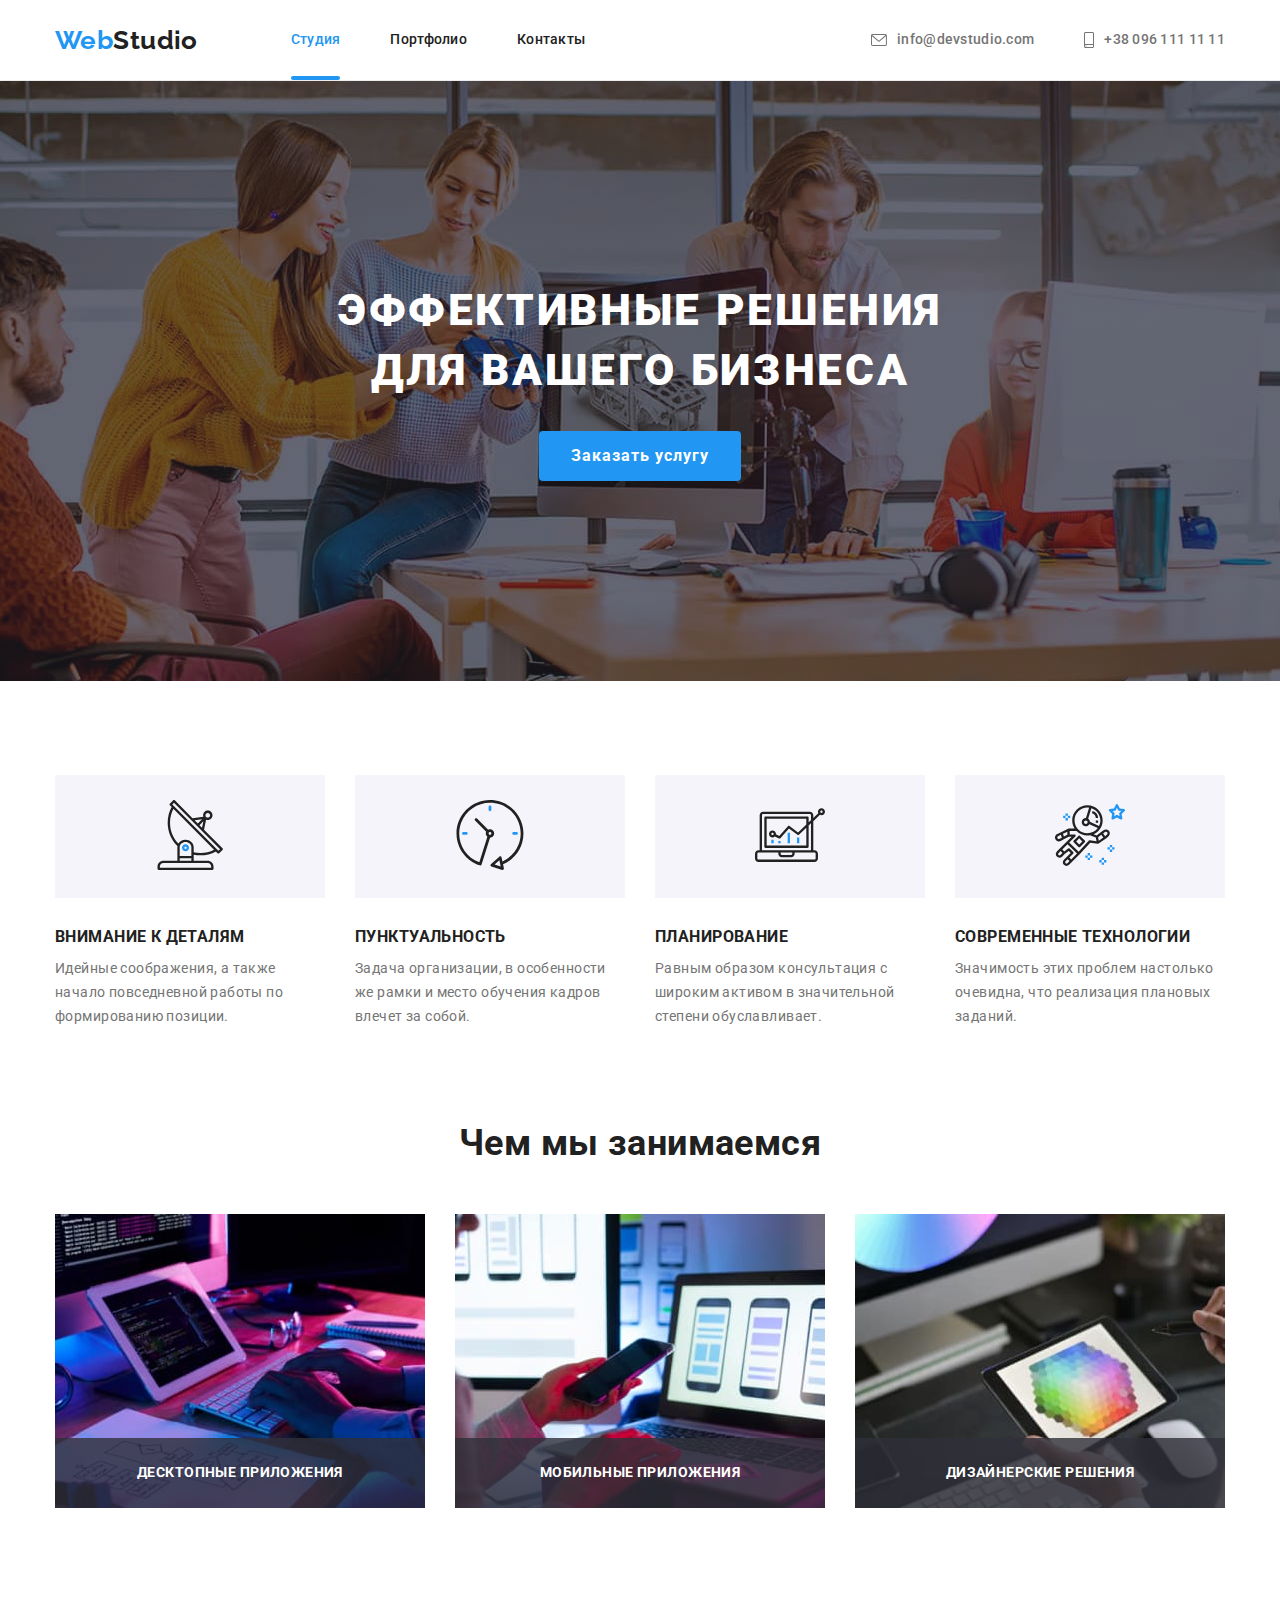
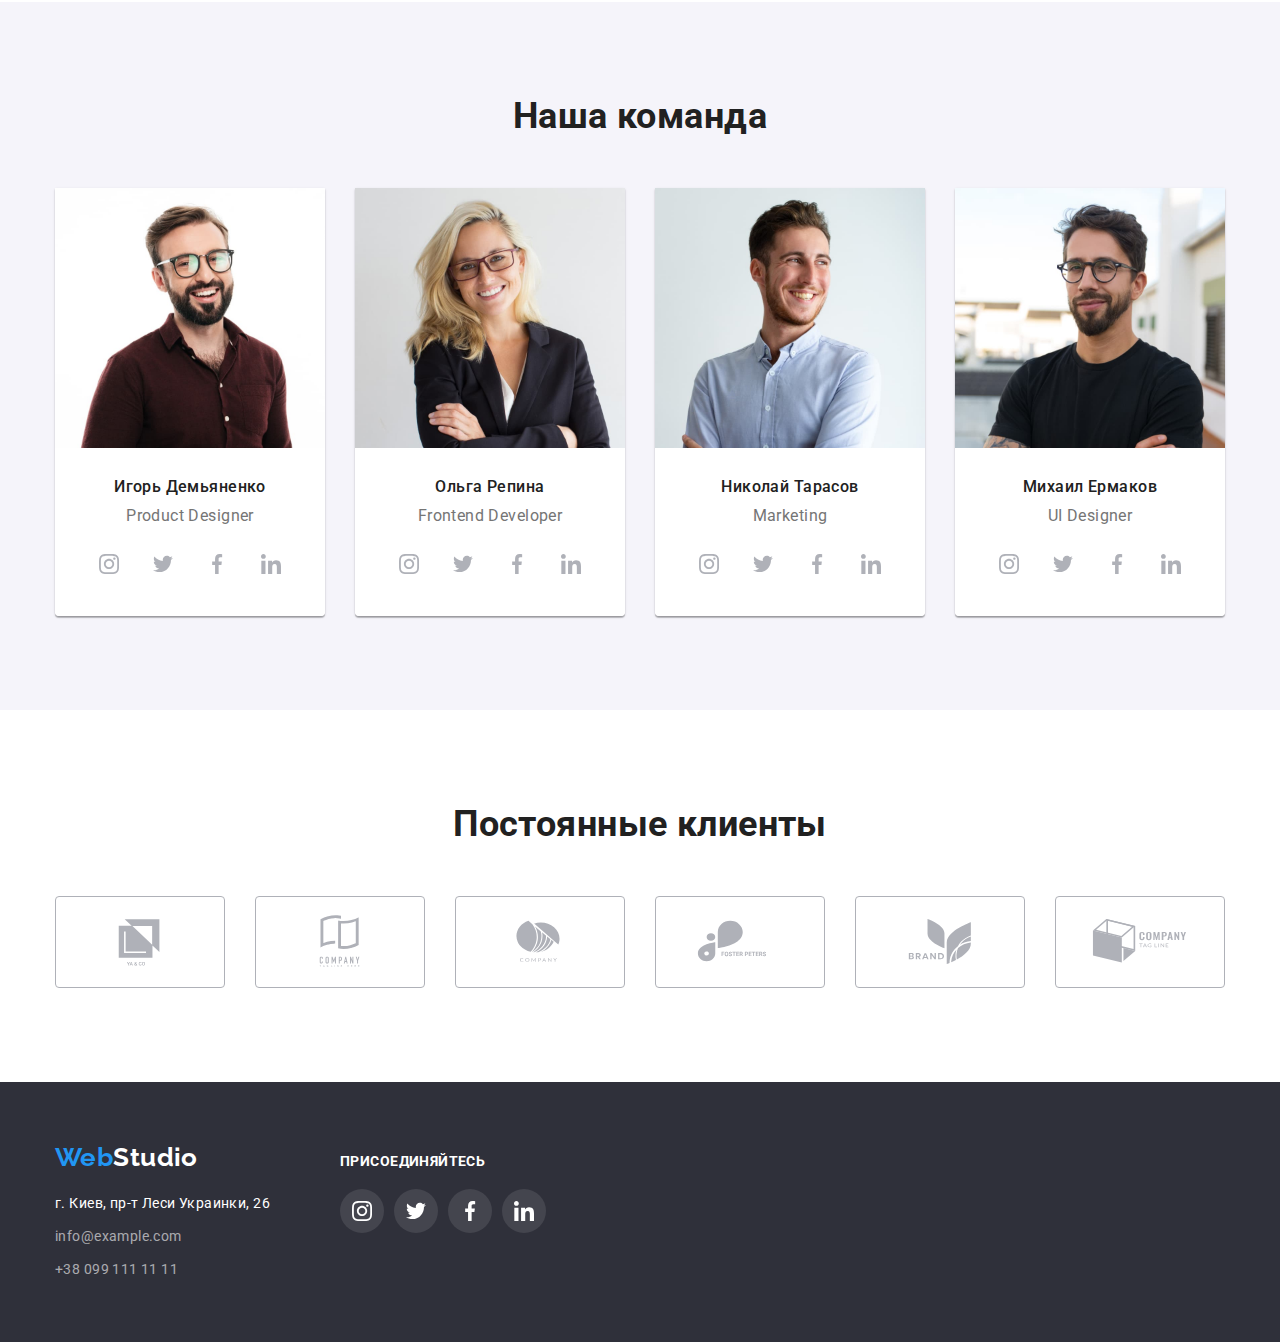
==== index.html @ bb7f9c6a "Создаёт основу для ДЗ" ====
<!DOCTYPE html>
<html lang="ru">
  <head>
    <meta charset="UTF-8" />
    <meta http-equiv="X-UA-Compatible" content="IE=edge" />
    <meta name="viewport" content="width=device-width, initial-scale=1.0" />
    <title>Document</title>
    <link rel="preconnect" href="https://fonts.googleapis.com" />
    <link rel="preconnect" href="https://fonts.gstatic.com" crossorigin />
    <link rel="preconnect" href="https://fonts.googleapis.com" />
    <link rel="preconnect" href="https://fonts.gstatic.com" crossorigin />
    <link
      href="https://fonts.googleapis.com/css2?family=Raleway:wght@700&family=Roboto:wght@400;500;700;900&display=swap"
      rel="stylesheet"
    />
    <link
      rel="stylesheet"
      href="https://cdnjs.cloudflare.com/ajax/libs/modern-normalize/1.1.0/modern-normalize.min.css"
    />
    <link rel="stylesheet" href="./css/styles.css" />
  </head>
  <body>
    <!--Шапка сайта-->
    <header class="header-section">
      <div class="container flex-header">
        <nav class="main-nav">
          <a href="./index.html" class="logo"> <span class="fp-logo"> Web</span>Studio </a>
          <ul class="site-nav list">
            <li class="item"><a href="./index.html" class="link cureent">Студия</a></li>
            <li class="item"><a href="./portfolio.html" class="link">Портфолио</a></li>
            <li class="item"><a href="" class="link">Контакты</a></li>
          </ul>
        </nav>
        <ul class="contacts list">
          <li class="item">
            <a href="mailto:info@devstudio.com" class="link"
              ><svg class="contacts-icon" width="16" height="12">
                <use href="./images/icons.svg#icon-envelope"></use>
              </svg>
              info@devstudio.com
            </a>
          </li>
          <li class="item">
            <a href="tel:+380961111111" class="link"
              ><svg class="contacts-icon" width="10" height="16">
                <use href="./images/icons.svg#icon-smartphone"></use>
              </svg>
              +38 096 111 11 11
            </a>
          </li>
        </ul>
      </div>
    </header>
    <!--Section-->
    <main>
      <!--Hero-->
      <section class="hero">
        <div class="overlay">
          <h1 class="hero-title">
            Эффективные решения <br />
            для вашего бизнеса
          </h1>
          <button type="button" class="hero-button" data-modal-open>Заказать услугу</button>
        </div>
      </section>
      <!--Features-->
      <section class="features-section section">
        <div class="container">
          <h2 class="section-title visually-hidden">Особенности</h2>
          <ul class="features list">
            <li class="item">
              <div class="feature-icon">
                <svg class="icon-antenna" width="70px" height="70px">
                  <use href="./images/icons.svg#icon-antenna"></use>
                </svg>
              </div>
              <h3 class="title">Внимание к деталям</h3>
              <p class="text">
                Идейные соображения, а также начало повседневной работы по формированию позиции.
              </p>
            </li>
            <li class="item">
              <div class="feature-icon">
                <svg class="icon-antenna" width="70px" height="70px">
                  <use href="./images/icons.svg#icon-clock"></use>
                </svg>
              </div>
              <h3 class="title">Пунктуальность</h3>
              <p class="text">
                Задача организации, в особенности же рамки и место обучения кадров влечет за собой.
              </p>
            </li>
            <li class="item">
              <div class="feature-icon">
                <svg class="icon-antenna" width="70px" height="70px">
                  <use href="./images/icons.svg#icon-diagram"></use>
                </svg>
              </div>
              <h3 class="title">Планирование</h3>
              <p class="text">
                Равным образом консультация с широким активом в значительной степени обуславливает.
              </p>
            </li>
            <li class="item">
              <div class="feature-icon">
                <svg class="icon-antenna" width="70px" height="70px">
                  <use href="./images/icons.svg#icon-astronaut"></use>
                </svg>
              </div>
              <h3 class="title">Современные технологии</h3>
              <p class="text">
                Значимость этих проблем настолько очевидна, что реализация плановых заданий.
              </p>
            </li>
          </ul>
        </div>
      </section>
      <!--Work-->
      <section class="work-section section">
        <div class="container">
          <h2 class="section-title">Чем мы занимаемся</h2>
          <ul class="works list">
            <li class="item">
              <img src="./images/img.jpg" alt="верстка" width="370" />
              <div class="work-thumb">
                <p class="work-name">ДЕСКТОПНЫЕ ПРИЛОЖЕНИЯ</p>
              </div>
            </li>
            <li class="item">
              <img src="./images/img1.jpg" alt="тестированние" width="370" />
              <div class="work-thumb">
                <p class="work-name">МОБИЛЬНЫЕ ПРИЛОЖЕНИЯ</p>
              </div>
            </li>
            <li class="item">
              <img src="./images/img2.jpg" alt="оформление" width="370" />
              <div class="work-thumb">
                <p class="work-name">ДИЗАЙНЕРСКИЕ РЕШЕНИЯ</p>
              </div>
            </li>
          </ul>
        </div>
      </section>
      <!--Team-->
      <section class="team-section section">
        <div class="container">
          <h2 class="section-title">Наша команда</h2>
          <ul class="team list">
            <!--1й член команды-->
            <li class="member">
              <img src="./images/photo.jpg" alt="фото-Игоря" class="photo" width="270" />
              <div class="description">
                <h3 class="name">Игорь Демьяненко</h3>
                <p class="position">Product Designer</p>
                <ul class="social-networks-list list">
                  <!-- Instagram -->
                  <li class="social-networks-item">
                    <a href="" class="social-networks-link">
                      <svg class="social-networks-icon">
                        <use href="./images/icons.svg#icon-instagram"></use>
                      </svg>
                    </a>
                  </li>
                  <!-- Twitter -->
                  <li class="social-networks-item">
                    <a href="" class="social-networks-link">
                      <svg class="social-networks-icon">
                        <use href="./images/icons.svg#icon-twitter"></use>
                      </svg>
                    </a>
                  </li>
                  <!-- Facebook -->
                  <li class="social-networks-item">
                    <a href="" class="social-networks-link">
                      <svg class="social-networks-icon">
                        <use href="./images/icons.svg#icon-facebook"></use>
                      </svg>
                    </a>
                  </li>
                  <!-- Linkedin -->
                  <li class="social-networks-item">
                    <a href="" class="social-networks-link">
                      <svg class="social-networks-icon">
                        <use href="./images/icons.svg#icon-linkedin"></use>
                      </svg>
                    </a>
                  </li>
                </ul>
              </div>
            </li>
            <!--2й член команды-->
            <li class="member">
              <img src="./images/photo1.jpg" alt="фото-Ольги" class="photo" width="270" />
              <div class="description">
                <h3 class="name">Ольга Репина</h3>
                <p class="position">Frontend Developer</p>
                <ul class="social-networks-list list">
                  <!-- Instagram -->
                  <li class="social-networks-item">
                    <a href="" class="social-networks-link">
                      <svg class="social-networks-icon">
                        <use href="./images/icons.svg#icon-instagram"></use>
                      </svg>
                    </a>
                  </li>
                  <!-- Twitter -->
                  <li class="social-networks-item">
                    <a href="" class="social-networks-link">
                      <svg class="social-networks-icon">
                        <use href="./images/icons.svg#icon-twitter"></use>
                      </svg>
                    </a>
                  </li>
                  <!-- Facebook -->
                  <li class="social-networks-item">
                    <a href="" class="social-networks-link">
                      <svg class="social-networks-icon">
                        <use href="./images/icons.svg#icon-facebook"></use>
                      </svg>
                    </a>
                  </li>
                  <!-- Linkedin -->
                  <li class="social-networks-item">
                    <a href="" class="social-networks-link">
                      <svg class="social-networks-icon">
                        <use href="./images/icons.svg#icon-linkedin"></use>
                      </svg>
                    </a>
                  </li>
                </ul>
              </div>
            </li>
            <!--3й член команды-->
            <li class="member">
              <img src="./images/photo2.jpg" alt="фото-Николая" class="photo" width="270" />
              <div class="description">
                <h3 class="name">Николай Тарасов</h3>
                <p class="position">Marketing</p>
                <ul class="social-networks-list list">
                  <!-- Instagram -->
                  <li class="social-networks-item">
                    <a href="" class="social-networks-link">
                      <svg class="social-networks-icon">
                        <use href="./images/icons.svg#icon-instagram"></use>
                      </svg>
                    </a>
                  </li>
                  <!-- Twitter -->
                  <li class="social-networks-item">
                    <a href="" class="social-networks-link">
                      <svg class="social-networks-icon">
                        <use href="./images/icons.svg#icon-twitter"></use>
                      </svg>
                    </a>
                  </li>
                  <!-- Facebook -->
                  <li class="social-networks-item">
                    <a href="" class="social-networks-link">
                      <svg class="social-networks-icon">
                        <use href="./images/icons.svg#icon-facebook"></use>
                      </svg>
                    </a>
                  </li>
                  <!-- Linkedin -->
                  <li class="social-networks-item">
                    <a href="" class="social-networks-link">
                      <svg class="social-networks-icon">
                        <use href="./images/icons.svg#icon-linkedin"></use>
                      </svg>
                    </a>
                  </li>
                </ul>
              </div>
            </li>
            <!--4й член команды-->
            <li class="member">
              <img src="./images/photo3.jpg" alt="фото-Михаила" class="photo" width="270" />
              <div class="description">
                <h3 class="name">Михаил Ермаков</h3>
                <p class="position">UI Designer</p>
                <ul class="social-networks-list list">
                  <!-- Instagram -->
                  <li class="social-networks-item">
                    <a href="" class="social-networks-link">
                      <svg class="social-networks-icon">
                        <use href="./images/icons.svg#icon-instagram"></use>
                      </svg>
                    </a>
                  </li>
                  <!-- Twitter -->
                  <li class="social-networks-item">
                    <a href="" class="social-networks-link">
                      <svg class="social-networks-icon">
                        <use href="./images/icons.svg#icon-twitter"></use>
                      </svg>
                    </a>
                  </li>
                  <!-- Facebook -->
                  <li class="social-networks-item">
                    <a href="" class="social-networks-link">
                      <svg class="social-networks-icon">
                        <use href="./images/icons.svg#icon-facebook"></use>
                      </svg>
                    </a>
                  </li>
                  <!-- Linkedin -->
                  <li class="social-networks-item">
                    <a href="" class="social-networks-link">
                      <svg class="social-networks-icon">
                        <use href="./images/icons.svg#icon-linkedin"></use>
                      </svg>
                    </a>
                  </li>
                </ul>
              </div>
            </li>
          </ul>
        </div>
      </section>

      <!-- CLients -->
      <section class="clients section">
        <div class="container">
          <h2 class="section-title">Постоянные клиенты</h2>
          <ul class="clients-list list">
            <!-- Client 1 -->
            <li class="client">
              <a href="" class="client-link">
                <svg class="client-icon">
                  <use href="./images/icons.svg#icon-client1"></use>
                </svg>
              </a>
            </li>
            <!-- Client2 -->
            <li class="client">
              <a href="" class="client-link">
                <svg class="client-icon">
                  <use href="./images/icons.svg#icon-client2"></use>
                </svg>
              </a>
            </li>
            <!-- Client 3 -->
            <li class="client">
              <a href="" class="client-link">
                <svg class="client-icon">
                  <use href="./images/icons.svg#icon-client3"></use>
                </svg>
              </a>
            </li>
            <!-- Client 4 -->
            <li class="client">
              <a href="" class="client-link">
                <svg class="client-icon">
                  <use href="./images/icons.svg#icon-client4"></use>
                </svg>
              </a>
            </li>
            <!-- Client 5 -->
            <li class="client">
              <a href="" class="client-link"
                ><svg class="client-icon">
                  <use href="./images/icons.svg#icon-client5"></use>
                </svg>
              </a>
            </li>
            <!-- Client 6 -->
            <li class="client">
              <a href="" class="client-link">
                <svg class="client-icon">
                  <use href="./images/icons.svg#icon-client6"></use>
                </svg>
              </a>
            </li>
          </ul>
        </div>
      </section>
    </main>
    <!--Футтер-->
    <footer class="footer-section">
      <div class="container flex-footer">
        <div class="footer-content">
          <a href="./index.html" class="logo-footer"> <span class="fp-logo">Web</span>Studio</a>
          <address>
            <ul class="footer-contacts list">
              <li class="address item">г. Киев, пр-т Леси Украинки, 26</li>
              <li class="item">
                <a href="mailto:info@example.com" class="link">info@example.com</a>
              </li>
              <li class="item"><a href="tel:+380991111111" class="link">+38 099 111 11 11</a></li>
            </ul>
          </address>
        </div>

        <div class="footer-social-networks">
          <h2 class="footer-title">ПРИСОЕДИНЯЙТЕСЬ</h2>
          <ul class="social-networks-list list">
            <!-- Instagram -->
            <li class="social-networks-item">
              <a href="" class="social-networks-link">
                <svg class="social-networks-icon">
                  <use href="./images/icons.svg#icon-instagram"></use>
                </svg>
              </a>
            </li>
            <!-- Twitter -->
            <li class="social-networks-item">
              <a href="" class="social-networks-link">
                <svg class="social-networks-icon">
                  <use href="./images/icons.svg#icon-twitter"></use>
                </svg>
              </a>
            </li>
            <!-- Facebook -->
            <li class="social-networks-item">
              <a href="" class="social-networks-link">
                <svg class="social-networks-icon">
                  <use href="./images/icons.svg#icon-facebook"></use>
                </svg>
              </a>
            </li>
            <!-- Linkedin -->
            <li class="social-networks-item">
              <a href="" class="social-networks-link">
                <svg class="social-networks-icon">
                  <use href="./images/icons.svg#icon-linkedin"></use>
                </svg>
              </a>
            </li>
          </ul>
        </div>
      </div>
    </footer>
    <div class="backdrop is-hidden" data-modal>
      <div class="modal">
        <button class="button-modal-close" data-modal-close>
          <svg class="modal-close-icon" width="18px" height="18px">
            <use href="./images/icons.svg#icon-close"></use>
          </svg>
        </button>
      </div>
    </div>
    <script src="./modal.js"></script>
  </body>
</html>
---- css/styles.css ----
/* цвет фона #ffffff */
/* основной цвет текста #757575 */
/* вторчний чвет текста #212121 */
/* акцент #2196F3 */
/* вторичный цвет фона #2F303A */
/* цвет фона секции Команда #F5F4FA */
/* цвет ссылок в футтере rgba(255, 255, 255, 0.6); */
/* цвет фильтров #F5F4FA */

:root {
  --primary-text-color: #757575;
  --title-text-color: #212121;
  --accent-color: #2196f3;
  --footer-link-color: rgba(255, 255, 255, 0.6);
  --primary-bgc: #ffffff;
  --secondary-bgc: #2f303a;
  --team-bgc: #f5f4fa;
  --filters-color: #f5f4fa;
  --border-header-color: #ececec;
  --hero-bgc: #c4c4c4;
  --footer-icon-bgc: rgba(255, 255, 255, 0.1);
  --icon-color: #afb1b8;
}

body {
  margin: 0px;
  /* padding-top: 80px; */

  background-color: var(--primary-bgc);
  color: var(--primary-text-color);
  font-family: Roboto, sans-serif;
  letter-spacing: 0.03em;
  font-size: 14px;
}

h1,
h2,
h3,
h4,
h5,
h6,
p,
ul {
  margin: 0px;
  padding: 0px;
}

img {
  display: block;
  max-width: 100%;
  height: auto;
}

.list {
  list-style: none;
}

.visually-hidden {
  position: absolute;
  clip: rect(0 0 0 0);
  width: 1px;
  height: 1px;
  margin: -1px;
}

.container {
  width: 1200px;
  padding-right: 15px;
  padding-left: 15px;
  margin: 0 auto;
}

.section {
  padding-top: 94px;
  padding-bottom: 94px;
}

/* HEADER */

.header-section {
  /* position: fixed; */
  top: 0px;
  width: 100%;
  background-color: var(--primary-bgc);
  border-bottom: solid 1px;
  border-color: var(--border-header-color);
  /* z-index: 1; */
}

.flex-header,
.main-nav {
  display: flex;
  align-items: center;
}

/* Site logo */
.logo {
  color: var(--title-text-color);

  font-family: Raleway, sans-serif;
  font-weight: 700;
  font-size: 26px;
  line-height: 1.19;
  text-decoration: none;
}

.fp-logo {
  color: var(--accent-color);
}

/* Site navigation */

.site-nav {
  display: flex;
  margin-left: 93px;
}

.site-nav .item:not(:last-child) {
  margin-right: 50px;
}

.site-nav .link {
  display: block;
  padding-top: 32px;
  padding-bottom: 32px;

  transition: color 250ms cubic-bezier(0.4, 0, 0.2, 1);

  color: var(--title-text-color);

  font-weight: 500;
  line-height: 1.14;
  letter-spacing: 0.02em;
  text-decoration: none;
}
.site-nav .link:hover,
.site-nav .link:focus {
  color: var(--accent-color);
}

.site-nav .link.cureent {
  position: relative;
  color: var(--accent-color);
}

.site-nav .link.cureent::after {
  content: '';
  position: absolute;
  display: block;
  bottom: 0px;
  width: 100%;
  height: 4px;
  border-radius: 2px;

  background-color: var(--accent-color);
}

/* Contacts */

.contacts {
  display: flex;
  margin-left: auto;
}

.contacts .item:not(:last-child) {
  margin-right: 50px;
}

.contacts .link {
  display: flex;
  justify-content: center;
  align-items: center;
  transition: color 250ms cubic-bezier(0.4, 0, 0.2, 1);

  color: var(--primary-text-color);

  font-weight: 500;
  line-height: 1.14;
  letter-spacing: 0.02em;
  text-decoration: none;
}
.contacts .link:hover,
.contacts .link:focus {
  color: var(--accent-color);
}

.contacts-icon {
  fill: currentColor;
  margin-right: 10px;
}

/* Hero section */

.hero {
  background-color: var(--secondary-bgc);
  text-align: center;
}

/* Overlay */
.overlay {
  max-width: 1600px;
  min-height: 600px;
  margin: 0 auto;
  padding-top: 200px;
  padding-bottom: 200px;
  background-image: linear-gradient(to right, rgba(47, 48, 58, 0.4), rgba(47, 48, 58, 0.4)),
    url(../images/hero-img.jpg);
  background-repeat: no-repeat;
  background-size: cover;
  background-position: center;
}

.hero-title {
  font-weight: 900;
  font-size: 44px;
  line-height: 1.36;
  letter-spacing: 0.06em;
  text-transform: uppercase;
  margin-bottom: 30px;
  color: var(--primary-bgc);
}

.hero-button {
  transition: background-color 250ms cubic-bezier(0.4, 0, 0.2, 1),
    box-shadow 250ms cubic-bezier(0.4, 0, 0.2, 1);

  padding: 10px 32px;
  border: 0px;

  font-family: inherit;
  font-weight: 700;
  font-size: 16px;
  line-height: 1.87;
  letter-spacing: 0.06em;

  color: var(--primary-bgc);
  background-color: var(--accent-color);

  border-radius: 4px;
}

.hero-button:focus,
.hero-button:hover {
  background-color: #188ce8;
  box-shadow: 0px 4px 4px rgba(0, 0, 0, 0.15);
}

/* Section */

.section-title {
  font-weight: 700;
  font-size: 36px;
  line-height: 1.16;
  text-align: center;
  margin-bottom: 50px;
  color: var(--title-text-color);
}

/* Features */

.features-section {
  padding-bottom: 0;
}

.features {
  display: flex;
}

.features .item {
  width: 270px;
}

.features .item:not(:last-child) {
  margin-right: 30px;
}

.feature-icon {
  background-color: #f5f4fa;
  padding: 25px 100px;
  margin-bottom: 30px;
}

.features .title {
  color: var(--title-text-color);
  font-weight: 700;
  line-height: 1.14;
  text-transform: uppercase;
  margin-bottom: 10px;
}

.text {
  line-height: 1.71;
}

/* Work */

.work-section {
}

.works {
  display: flex;
}

.works .item {
  position: relative;
}

.works .item:not(:last-child) {
  margin-right: 30px;
}

.work-thumb {
  position: absolute;
  left: 0px;
  bottom: 0px;
  display: flex;
  align-items: center;
  justify-content: center;
  width: 100%;
  min-height: 70px;

  background: rgba(47, 48, 58, 0.8);
}

.work-name {
  font-weight: 700;
  font-size: 14px;
  line-height: 1.14;
  color: var(--primary-bgc);
}

/* Team */
.team-section {
  background-color: var(--team-bgc);
}

.team {
  display: flex;
}

.member {
  width: 270px;

  text-align: center;

  box-shadow: 0px 1px 3px rgba(0, 0, 0, 0.12), 0px 1px 1px rgba(0, 0, 0, 0.14),
    0px 2px 1px rgba(0, 0, 0, 0.2);

  border-radius: 0px 0px 4px 4px;
}

.member .description {
  padding: 30px 32px;
  border-radius: 0px 0px 4px 4px;
  background-color: var(--primary-bgc);
}

.member:not(:last-child) {
  margin-right: 30px;
}

.name {
  color: var(--title-text-color);
  font-weight: 500;
  font-size: 16px;
  line-height: 1.18;
  margin-bottom: 10px;
}

.position {
  font-size: 16px;
  line-height: 1.18;
  margin-bottom: 16px;
}

/* Social-networks*/
.social-networks-list {
  display: flex;
}

.social-networks-item {
  display: flex;
  justify-content: center;
  align-items: center;
  width: 44px;
  height: 44px;
}

.social-networks-item:not(:last-child) {
  margin-right: 10px;
}

.social-networks-link {
  display: flex;
  justify-content: center;
  align-items: center;
  width: 100%;
  height: 100%;

  transition: background-color 250ms cubic-bezier(0.4, 0, 0.2, 1),
    color 250ms cubic-bezier(0.4, 0, 0.2, 1);

  border-radius: 50%;

  color: var(--icon-color);
}

.social-networks-link:hover,
.social-networks-link:focus {
  color: var(--primary-bgc);
  background-color: var(--accent-color);
}

.social-networks-icon {
  width: 20px;
  height: 20px;
  fill: currentColor;
}

/* Clients */

.clients-list {
  display: flex;
}

.client {
  width: 170px;
  height: 92px;
}

.client:not(:last-child) {
  margin-right: 30px;
}

.client-link {
  display: flex;
  justify-content: center;
  align-items: center;

  width: 100%;
  height: 100%;

  color: var(--icon-color);

  border: 1px solid;
  border-radius: 4px;

  transition: color 250ms cubic-bezier(0.4, 0, 0.2, 1);
}

.client-link:hover,
.client-link:focus {
  color: var(--accent-color);
}

.client-icon {
  width: 106px;
  height: 60px;
  fill: currentColor;
}

/* Footer */
.footer-section {
  background-color: var(--secondary-bgc);
  padding-top: 60px;
  padding-bottom: 60px;
}

.flex-footer {
  display: flex;
  align-items: baseline;
}

.footer-content {
  margin-right: 70px;
}

.logo-footer {
  display: block;
  margin-bottom: 20px;
  color: var(--primary-bgc);
  font-family: Raleway, sans-serif;
  font-weight: 700;
  font-size: 26px;
  line-height: 1.19;
  text-decoration: none;
}

.address {
  color: var(--primary-bgc);
  font-family: Roboto;
  font-style: normal;
  font-weight: 400;
  line-height: 1.71;
}

.footer-contacts .item:not(:last-child) {
  margin-bottom: 9px;
}

.footer-contacts .link {
  transition: color 250ms cubic-bezier(0.4, 0, 0.2, 1);

  font-family: Roboto;
  font-style: normal;
  font-weight: 400;
  line-height: 1.71;
  text-decoration: none;

  color: var(--footer-link-color);
}

.footer-contacts .link:hover,
.footer-contacts .link:focus {
  color: var(--primary-bgc);
}

.footer-title {
  margin-bottom: 20px;
  font-family: Roboto;
  font-style: normal;
  font-weight: bold;
  font-size: 14px;
  line-height: 1.14;
  letter-spacing: 0.03em;
  color: var(--primary-bgc);
}

.footer-section .social-networks-link {
  color: var(--primary-bgc);
  background-color: var(--footer-icon-bgc);
}

.footer-section .social-networks-link:focus,
.footer-section .social-networks-link:hover {
  background-color: var(--accent-color);
}

.footer-section .social-networks-icon {
  fill: currentColor;
}

/* MODAL */

.backdrop {
  position: fixed;
  top: 0px;
  left: 0px;
  height: 100%;
  width: 100%;
  background-color: rgba(0, 0, 0, 0.2);
  opacity: 1;
  transition: opacity 250ms cubic-bezier(0.4, 0, 0.2, 1);
}

.backdrop.is-hidden {
  opacity: 0;
  pointer-events: none;
}

.backdrop.is-hidden .modal {
  transform: translate(-50%, -50%) scale(5);
}

.modal {
  position: absolute;
  top: 50%;
  left: 50%;
  transform: translate(-50%, -50%) scale(1);

  min-width: 528px;
  min-height: 581px;
  background-color: var(--primary-bgc);
  transition: transform 250ms cubic-bezier(0.4, 0, 0.2, 1);
}

.button-modal-close {
  position: absolute;
  top: 8px;
  right: 8px;

  width: 30px;
  height: 30px;
  padding: 0px;

  display: flex;
  justify-content: center;
  align-items: center;

  background-color: #fff;
  border: 1px solid rgba(0, 0, 0, 0.1);
  border-radius: 50%;
}

/* Оформление страницы portfolio.html */

/* Filters */

.filters {
  display: flex;
  justify-content: center;
  margin-bottom: 50px;
}

.filters .item:not(:last-child) {
  margin-right: 8px;
}

.filters .button {
  padding: 6px 22px;
  font-family: inherit;
  font-weight: 500;
  font-size: 16px;
  line-height: 1.62;
  letter-spacing: 0.03em;
  border: 0px;
  border-radius: 4px;

  transition: color 250ms cubic-bezier(0.4, 0, 0.2, 1),
    background-color 250ms cubic-bezier(0.4, 0, 0.2, 1),
    box-shadow 250ms cubic-bezier(0.4, 0, 0.2, 1);

  background-color: var(--filters-color);
  color: var(--title-text-color);
}

.filters .button:focus,
.filters .button:hover {
  color: var(--primary-bgc);
  background-color: var(--accent-color);
  box-shadow: 0px 3px 1px rgba(0, 0, 0, 0.1), 0px 1px 2px rgba(0, 0, 0, 0.08),
    0px 2px 2px rgba(0, 0, 0, 0.12);
}

/* Projects */

.projects {
  display: flex;
  flex-wrap: wrap;
}

.project-card {
  width: 370px;
}

.project-card:not(:nth-child(3n)) {
  margin-right: 30px;
}

.project-card:not(:nth-last-child(-n + 3)) {
  margin-bottom: 30px;
}

.project-thumb {
  position: relative;
  overflow: hidden;
}

.project-overlay {
  position: absolute;
  top: 0px;
  left: 0px;
  width: 100%;
  height: 100%;
  padding: 63px 24px;
  transform: translateY(100%);
  transition: transform 250ms cubic-bezier(0.4, 0, 0.2, 1);

  background-color: rgba(33, 150, 243, 0.9);
}

.project-card .link:hover .project-overlay {
  transform: translateY(0);
}

.text-overlay {
  font-family: Roboto;
  font-style: normal;
  font-weight: normal;
  font-size: 18px;
  line-height: 1.55;
  color: var(--primary-bgc);
}

.card-description {
  box-sizing: border-box;
  padding: 20px 24px;
  background-color: var(--primary-bgc);
  border: 1px solid #eeeeee;
}

.project-name {
  margin-bottom: 4px;
  color: var(--title-text-color);
  font-style: normal;
  font-weight: 700;
  font-size: 18px;
  line-height: 2;
  letter-spacing: 0.06em;
}

.projects .link {
  display: block;
  text-decoration: none;
  transition: box-shadow 250ms cubic-bezier(0.4, 0, 0.2, 1);
}

.projects .link:hover,
.projects .link:focus {
  box-shadow: 0px 1px 1px rgba(0, 0, 0, 0.12), 0px 4px 4px rgba(0, 0, 0, 0.06),
    1px 4px 6px rgba(0, 0, 0, 0.16);
}

.project {
  color: var(--primary-text-color);
  font-size: 16px;
  line-height: 1.87;
}

.action {
  padding: 0;
  margin: 0;
  margin-right: 10px;
  outline: 1px solid #212121;
}

.link-icon {
  width: 16px;
  height: 12px;
}
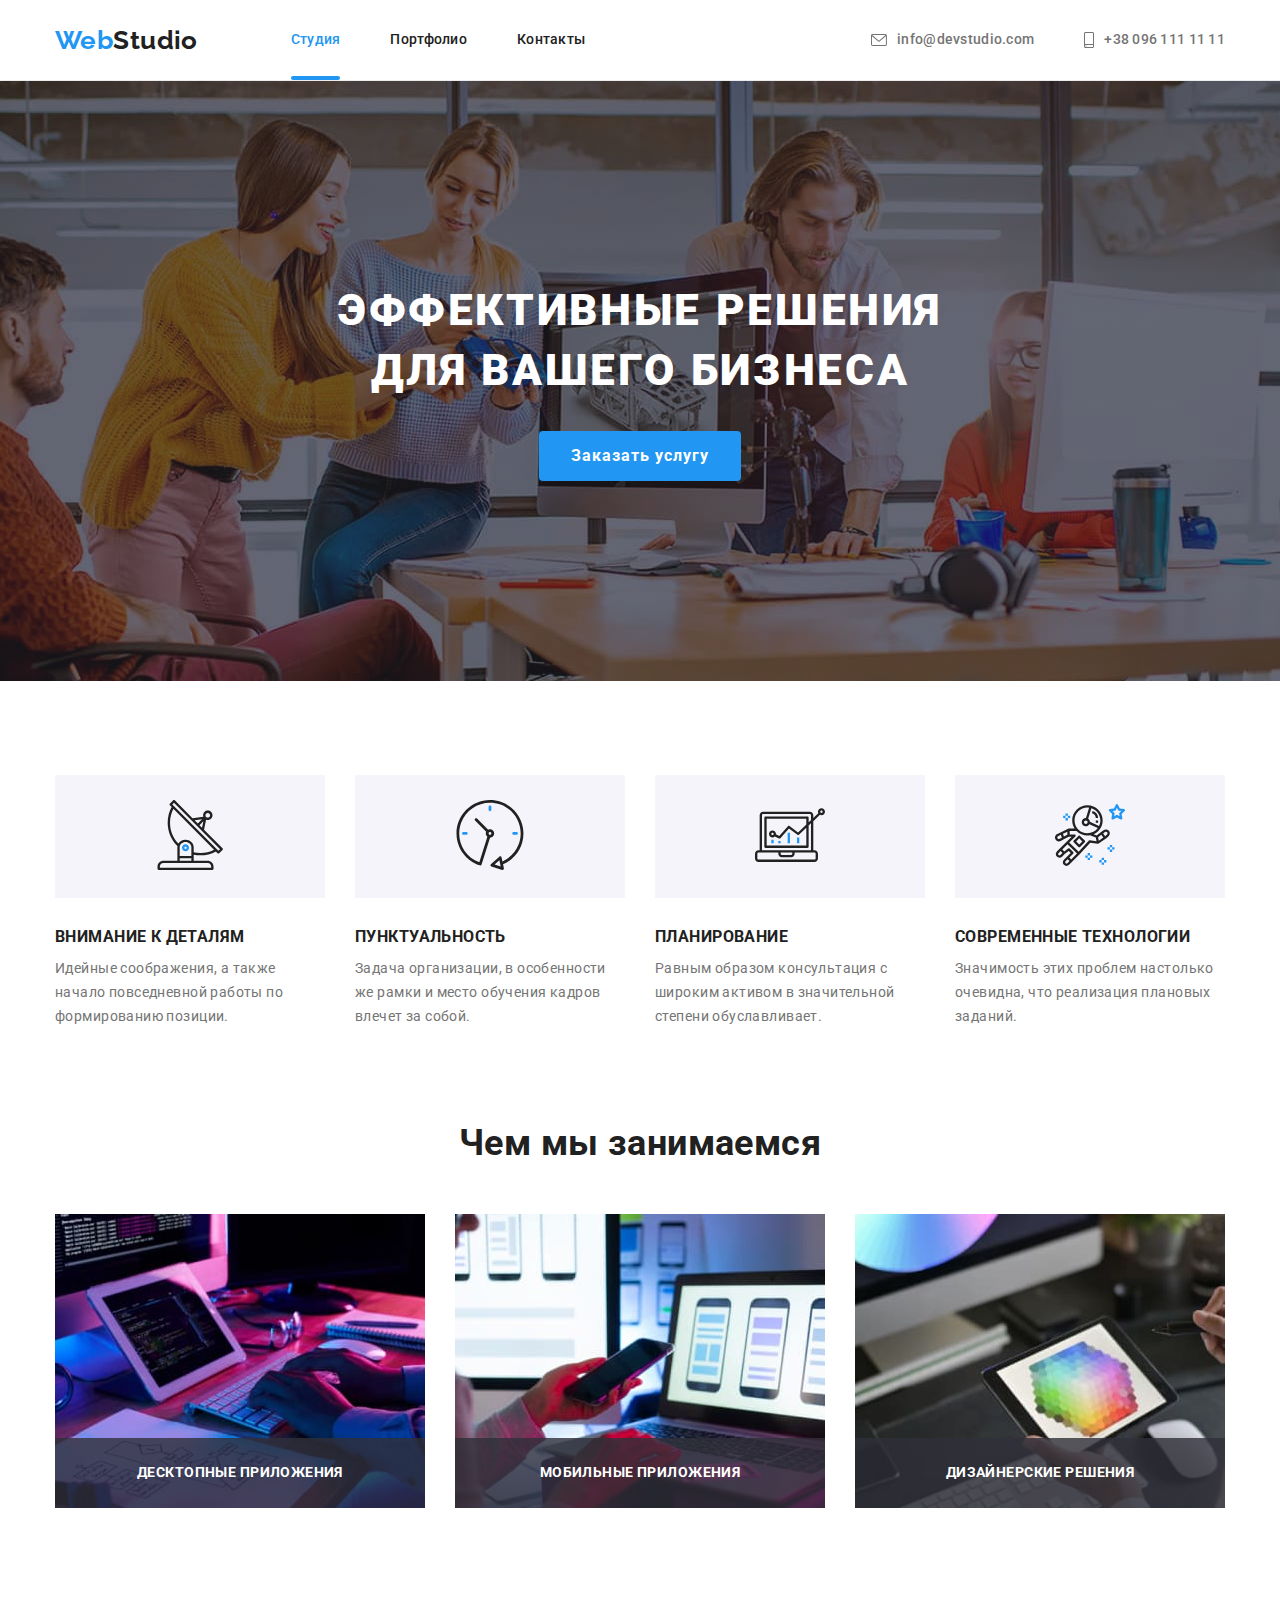
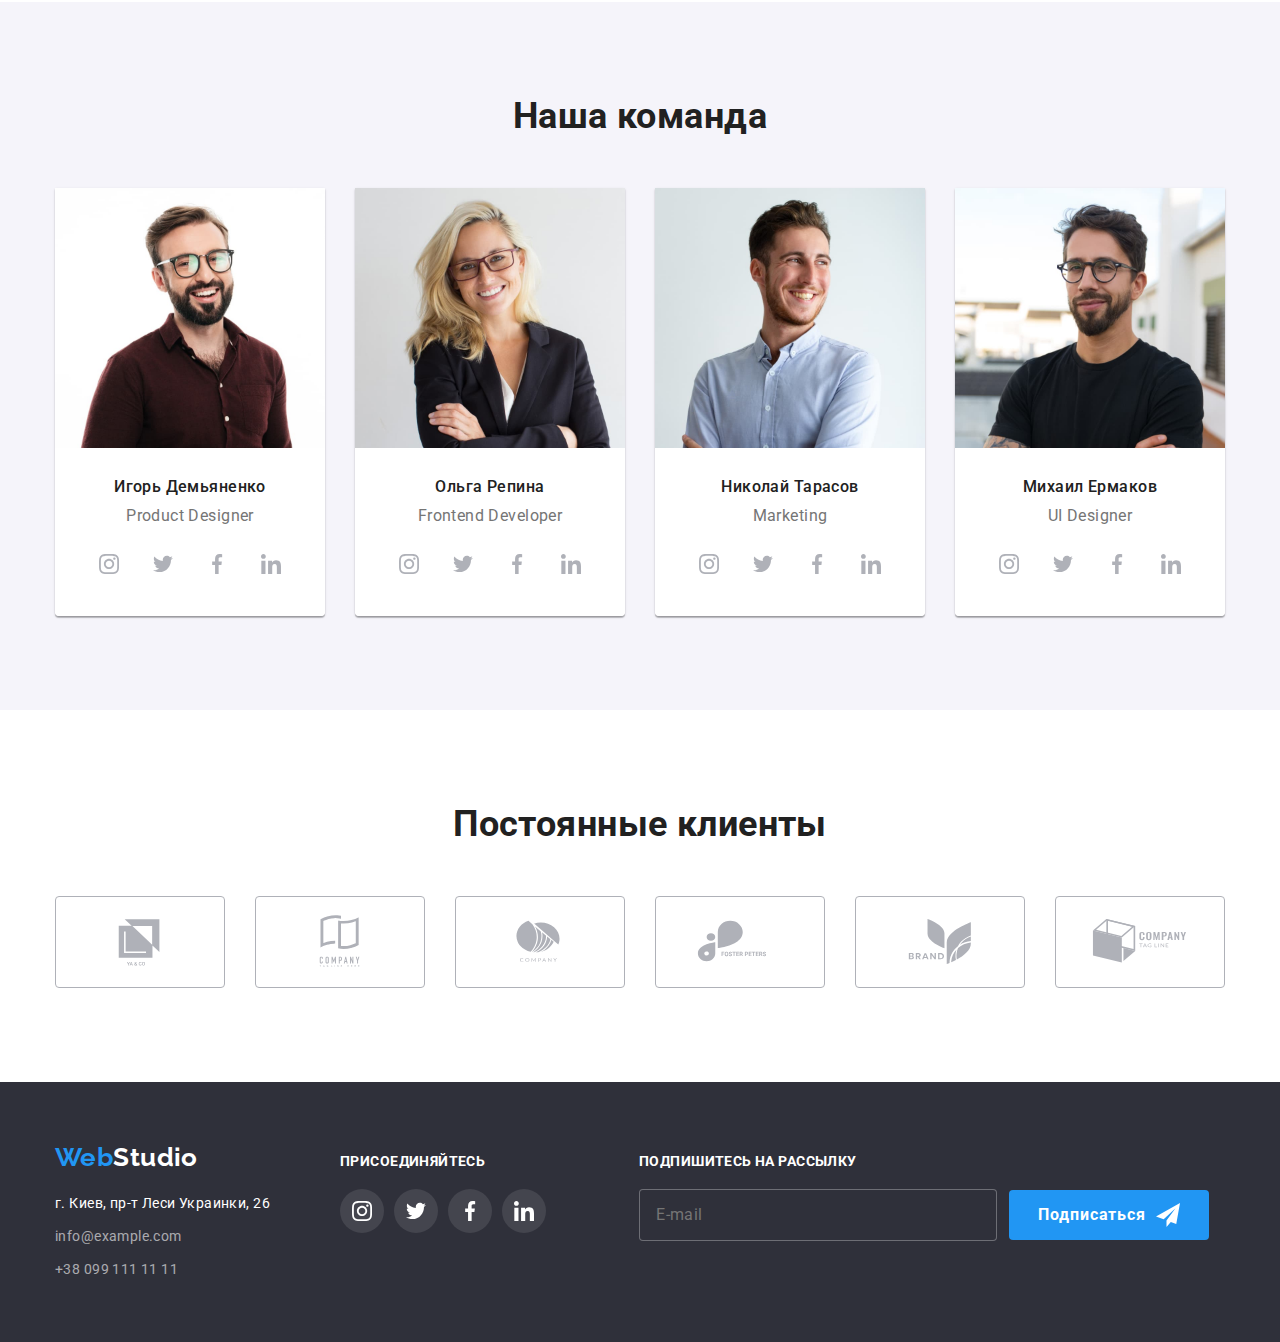
==== commit 5d1532a1: "Работа на  формами модалки" ====
--- a/index.html
+++ b/index.html
@@ -428,10 +428,44 @@
             </li>
           </ul>
         </div>
+
+        <div class="footer-subscription">
+          <h2 class="footer-title">ПОДПИШИТЕСЬ НА РАССЫЛКУ</h2>
+          <form action="" class="footer-form">
+            <label for="mail"></label>
+            <input
+              type="email"
+              name="mail"
+              placeholder="E-mail"
+              id="mail"
+              class="subscription-form"
+            />
+            <button type="submit" class="subscription-button">
+              Подписаться
+              <svg class="icon-send" width="24px" height="24px">
+                <use href="./images/icons.svg#icon-send"></use>
+              </svg>
+            </button>
+          </form>
+        </div>
       </div>
     </footer>
     <div class="backdrop is-hidden" data-modal>
       <div class="modal">
+        <b>Оставьте свои данные, мы вам перезвоним</b>
+        <form action="">
+          <label for="">Имя</label>
+          <input type="text" />
+
+          <label for="">Телефон</label>
+          <input type="text" />
+
+          <label for="">Почта</label>
+          <input type="text" />
+
+          <label for="">Коментарий</label>
+          <textarea name="" id="" cols="30" rows="10"></textarea>
+        </form>
         <button class="button-modal-close" data-modal-close>
           <svg class="modal-close-icon" width="18px" height="18px">
             <use href="./images/icons.svg#icon-close"></use>
--- a/css/styles.css
+++ b/css/styles.css
@@ -515,6 +515,10 @@
   color: var(--primary-bgc);
 }
 
+.footer-social-networks {
+  margin-right: 93px;
+}
+
 .footer-title {
   margin-bottom: 20px;
   font-family: Roboto;
@@ -540,14 +544,65 @@
   fill: currentColor;
 }
 
+.footer-form {
+  display: flex;
+  align-items: baseline;
+}
+
+.subscription-form {
+  width: 358px;
+  margin: 0;
+  margin-right: 12px;
+  padding: 15px 16px;
+
+  border: 1px solid rgba(255, 255, 255, 0.3);
+  border-radius: 4px;
+  background-color: var(--secondary-bgc);
+
+  font-family: Roboto;
+  font-size: 16px;
+  line-height: 1.25;
+  letter-spacing: 0.03em;
+  color: var(--footer-link-color);
+}
+
+.subscription-button {
+  margin: 0;
+  padding: 0;
+  width: 200px;
+  height: 50px;
+  border: 0;
+
+  border-radius: 4px;
+
+  font-family: Roboto;
+  font-style: normal;
+  font-weight: bold;
+  font-size: 16px;
+  line-height: 1.87;
+  display: flex;
+  align-items: center;
+  text-align: center;
+  justify-content: center;
+  letter-spacing: 0.06em;
+
+  color: var(--primary-bgc);
+  background-color: var(--accent-color);
+}
+
+.icon-send {
+  margin-left: 10px;
+  fill: currentColor;
+}
+
 /* MODAL */
 
 .backdrop {
   position: fixed;
   top: 0px;
   left: 0px;
-  height: 100%;
-  width: 100%;
+  height: 100vh;
+  width: 100vw;
   background-color: rgba(0, 0, 0, 0.2);
   opacity: 1;
   transition: opacity 250ms cubic-bezier(0.4, 0, 0.2, 1);
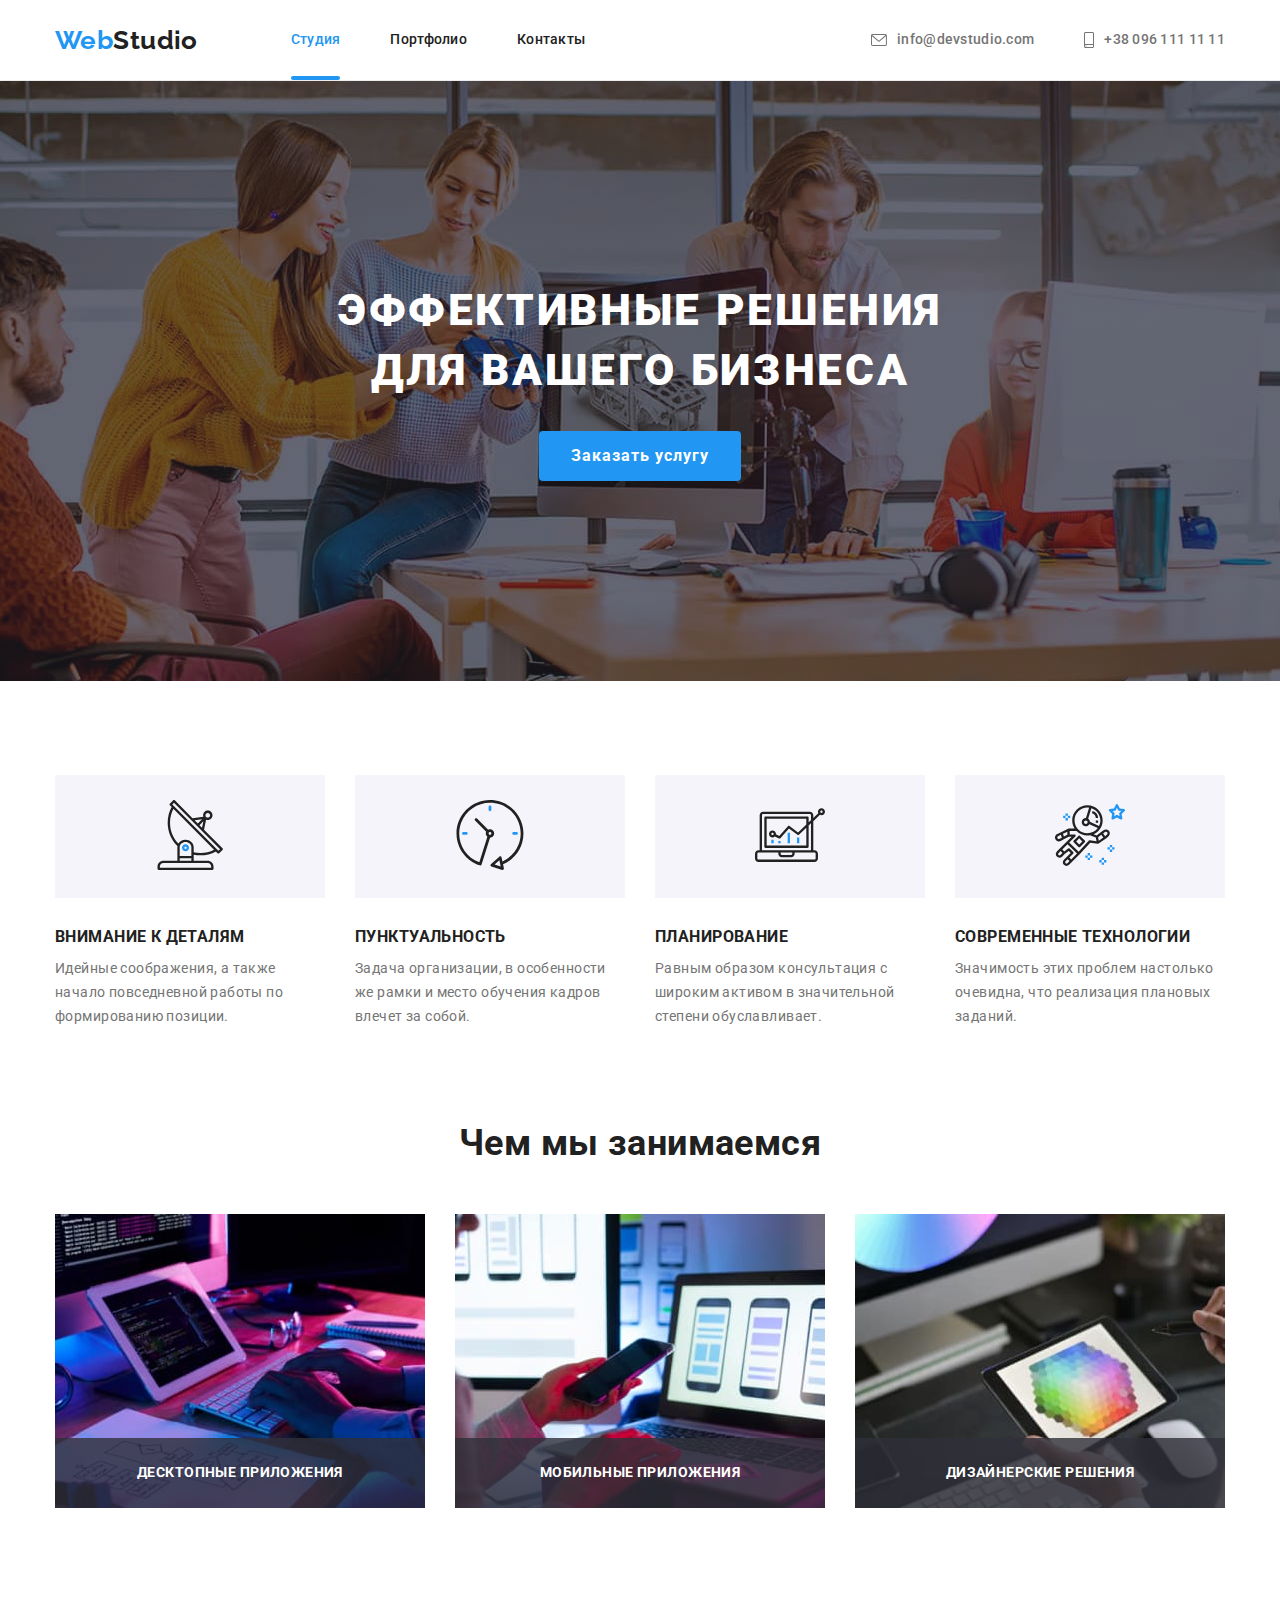
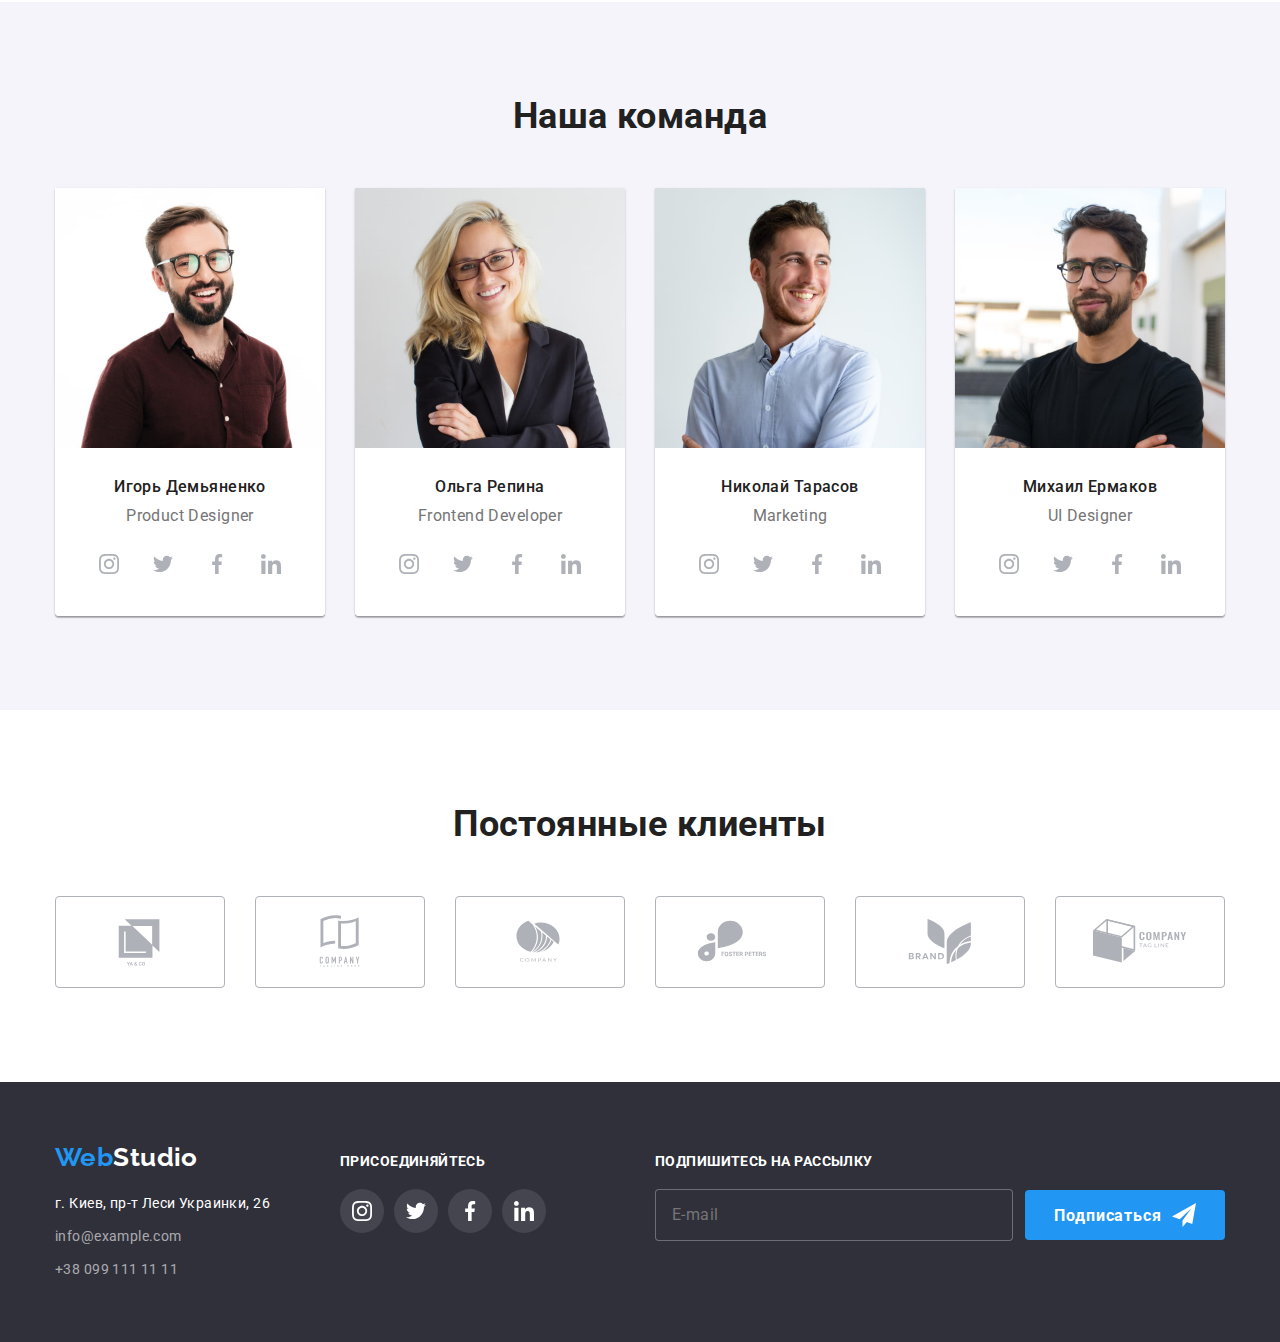
==== commit c1f7e092: "Заканчивает ДЗ №6" ====
--- a/index.html
+++ b/index.html
@@ -19,6 +19,7 @@
     />
     <link rel="stylesheet" href="./css/styles.css" />
   </head>
+
   <body>
     <!--Шапка сайта-->
     <header class="header-section">
@@ -51,6 +52,7 @@
         </ul>
       </div>
     </header>
+
     <!--Section-->
     <main>
       <!--Hero-->
@@ -63,6 +65,7 @@
           <button type="button" class="hero-button" data-modal-open>Заказать услугу</button>
         </div>
       </section>
+
       <!--Features-->
       <section class="features-section section">
         <div class="container">
@@ -115,6 +118,7 @@
           </ul>
         </div>
       </section>
+
       <!--Work-->
       <section class="work-section section">
         <div class="container">
@@ -141,6 +145,7 @@
           </ul>
         </div>
       </section>
+
       <!--Team-->
       <section class="team-section section">
         <div class="container">
@@ -375,9 +380,11 @@
         </div>
       </section>
     </main>
+
     <!--Футтер-->
     <footer class="footer-section">
-      <div class="container flex-footer">
+      <div class="flex-footer container">
+        <!-- Footer links -->
         <div class="footer-content">
           <a href="./index.html" class="logo-footer"> <span class="fp-logo">Web</span>Studio</a>
           <address>
@@ -391,6 +398,7 @@
           </address>
         </div>
 
+        <!-- Footer social networks -->
         <div class="footer-social-networks">
           <h2 class="footer-title">ПРИСОЕДИНЯЙТЕСЬ</h2>
           <ul class="social-networks-list list">
@@ -429,17 +437,20 @@
           </ul>
         </div>
 
+        <!-- Footer form -->
         <div class="footer-subscription">
           <h2 class="footer-title">ПОДПИШИТЕСЬ НА РАССЫЛКУ</h2>
           <form action="" class="footer-form">
-            <label for="mail"></label>
-            <input
-              type="email"
-              name="mail"
-              placeholder="E-mail"
-              id="mail"
-              class="subscription-form"
-            />
+            <label class="subscription-form">
+              <input
+                type="email"
+                name="mail"
+                placeholder="E-mail"
+                id="mail"
+                class="subscription-area"
+              />
+            </label>
+
             <button type="submit" class="subscription-button">
               Подписаться
               <svg class="icon-send" width="24px" height="24px">
@@ -450,22 +461,70 @@
         </div>
       </div>
     </footer>
+
+    <!-- Backdrop -->
     <div class="backdrop is-hidden" data-modal>
+      <!-- Modal -->
       <div class="modal">
-        <b>Оставьте свои данные, мы вам перезвоним</b>
-        <form action="">
-          <label for="">Имя</label>
-          <input type="text" />
-
-          <label for="">Телефон</label>
-          <input type="text" />
-
-          <label for="">Почта</label>
-          <input type="text" />
-
-          <label for="">Коментарий</label>
-          <textarea name="" id="" cols="30" rows="10"></textarea>
+        <!-- Modal form -->
+
+        <form class="form">
+          <b class="form-title">Оставьте свои данные, мы вам перезвоним</b>
+
+          <div class="form-group" role="group">
+            <!-- Name -->
+            <label for="user-name" class="input-name">Имя</label>
+            <div class="input-box">
+              <input type="text" name="user-name" id="user-name" / class="input-area">
+              <svg class="input-icon" width="18px" height="18px">
+                <use href="./images/icons.svg#icon-person"></use>
+              </svg>
+            </div>
+
+            <!-- Phone -->
+            <label for="number" class="input-name">Телефон</label>
+            <div class="input-box">
+              <input type="tel" name="telephone-number" id="number"/ class="input-area">
+              <svg class="input-icon" width="18px" height="18px">
+                <use href="./images/icons.svg#icon-phone"></use>
+              </svg>
+            </div>
+
+            <!-- Mail -->
+            <label for="email" class="input-name">Почта</label>
+            <div class="input-box">
+              <input type="email" name="email" id="email" / class="input-area">
+              <svg class="input-icon" width="18px" height="18px">
+                <use href="./images/icons.svg#icon-email"></use>
+              </svg>
+            </div>
+
+            <!-- Comments -->
+            <label for="comments" class="input-name">Комментарий</label>
+            <textarea
+              name="comments"
+              id="comments"
+              placeholder="Введите текст"
+              class="comments-area"
+            ></textarea>
+          </div>
+
+          <!-- Checkbox -->
+          <label class="checkbox-label">
+            <input type="checkbox" name="policy" class="checkbox visually-hidden" />
+            <span class="checkbox-icon">
+              <svg width="11px" height="8px" class="checkbox-icon-check">
+                <use href="./images/icons.svg#icon-check"></use>
+              </svg>
+            </span>
+            <span class="checkbox-text">Соглашаюсь с рассылкой и принимаю </span>
+            <a href="" class="checkbox-link-text">Условия договора</a>
+          </label>
+
+          <button type="submit" class="buttom-send-form">Отправить</button>
         </form>
+
+        <!-- Button close modal -->
         <button class="button-modal-close" data-modal-close>
           <svg class="modal-close-icon" width="18px" height="18px">
             <use href="./images/icons.svg#icon-close"></use>
--- a/css/styles.css
+++ b/css/styles.css
@@ -20,6 +20,7 @@
   --hero-bgc: #c4c4c4;
   --footer-icon-bgc: rgba(255, 255, 255, 0.1);
   --icon-color: #afb1b8;
+  --buttom-hover-bg-color: #188ce8;
 }
 
 body {
@@ -221,9 +222,6 @@
 }
 
 .hero-button {
-  transition: background-color 250ms cubic-bezier(0.4, 0, 0.2, 1),
-    box-shadow 250ms cubic-bezier(0.4, 0, 0.2, 1);
-
   padding: 10px 32px;
   border: 0px;
 
@@ -233,15 +231,18 @@
   line-height: 1.87;
   letter-spacing: 0.06em;
 
+  border-radius: 4px;
+
   color: var(--primary-bgc);
   background-color: var(--accent-color);
 
-  border-radius: 4px;
+  transition: background-color 250ms cubic-bezier(0.4, 0, 0.2, 1),
+    box-shadow 250ms cubic-bezier(0.4, 0, 0.2, 1);
 }
 
 .hero-button:focus,
 .hero-button:hover {
-  background-color: #188ce8;
+  background-color: var(--buttom-hover-bg-color);
   box-shadow: 0px 4px 4px rgba(0, 0, 0, 0.15);
 }
 
@@ -397,12 +398,12 @@
   width: 100%;
   height: 100%;
 
+  border-radius: 50%;
+
+  color: var(--icon-color);
+
   transition: background-color 250ms cubic-bezier(0.4, 0, 0.2, 1),
     color 250ms cubic-bezier(0.4, 0, 0.2, 1);
-
-  border-radius: 50%;
-
-  color: var(--icon-color);
 }
 
 .social-networks-link:hover,
@@ -471,10 +472,12 @@
   align-items: baseline;
 }
 
+/* Logo and link section */
 .footer-content {
   margin-right: 70px;
 }
 
+/* Logo */
 .logo-footer {
   display: block;
   margin-bottom: 20px;
@@ -486,28 +489,28 @@
   text-decoration: none;
 }
 
+/* Adress */
 .address {
   color: var(--primary-bgc);
-  font-family: Roboto;
   font-style: normal;
   font-weight: 400;
   line-height: 1.71;
 }
 
+/* Contacts link */
 .footer-contacts .item:not(:last-child) {
   margin-bottom: 9px;
 }
 
 .footer-contacts .link {
-  transition: color 250ms cubic-bezier(0.4, 0, 0.2, 1);
-
-  font-family: Roboto;
   font-style: normal;
   font-weight: 400;
   line-height: 1.71;
   text-decoration: none;
 
   color: var(--footer-link-color);
+
+  transition: color 250ms cubic-bezier(0.4, 0, 0.2, 1);
 }
 
 .footer-contacts .link:hover,
@@ -515,8 +518,9 @@
   color: var(--primary-bgc);
 }
 
+/* Networks section */
 .footer-social-networks {
-  margin-right: 93px;
+  /* margin-right: 93px; */
 }
 
 .footer-title {
@@ -544,50 +548,65 @@
   fill: currentColor;
 }
 
+/* Footer form */
+
+.footer-subscription {
+  margin-left: auto;
+}
+
 .footer-form {
   display: flex;
-  align-items: baseline;
+  align-items: center;
 }
 
 .subscription-form {
+  margin-right: 12px;
+}
+
+.subscription-area {
   width: 358px;
-  margin: 0;
-  margin-right: 12px;
   padding: 15px 16px;
 
-  border: 1px solid rgba(255, 255, 255, 0.3);
-  border-radius: 4px;
-  background-color: var(--secondary-bgc);
-
-  font-family: Roboto;
   font-size: 16px;
   line-height: 1.25;
   letter-spacing: 0.03em;
+
+  border: 1px solid rgba(255, 255, 255, 0.3);
+  border-radius: 4px;
+
+  background-color: var(--secondary-bgc);
   color: var(--footer-link-color);
 }
 
 .subscription-button {
+  display: flex;
+  align-items: center;
+  justify-content: center;
+
+  width: 200px;
+  height: 50px;
   margin: 0;
   padding: 0;
-  width: 200px;
-  height: 50px;
+
   border: 0;
-
   border-radius: 4px;
 
-  font-family: Roboto;
-  font-style: normal;
-  font-weight: bold;
+  font-weight: 700;
   font-size: 16px;
   line-height: 1.87;
-  display: flex;
-  align-items: center;
-  text-align: center;
-  justify-content: center;
   letter-spacing: 0.06em;
 
   color: var(--primary-bgc);
   background-color: var(--accent-color);
+
+  transition: background-color 250ms cubic-bezier(0.4, 0, 0.2, 1),
+    box-shadow 250ms cubic-bezier(0.4, 0, 0.2, 1);
+}
+
+.subscription-button:hover,
+.subscription-button:focus {
+  background: #188ce8;
+  box-shadow: 0px 4px 4px rgba(0, 0, 0, 0.15);
 }
 
 .icon-send {
@@ -625,6 +644,9 @@
 
   min-width: 528px;
   min-height: 581px;
+
+  padding: 40px 39px 40px 41px;
+
   background-color: var(--primary-bgc);
   transition: transform 250ms cubic-bezier(0.4, 0, 0.2, 1);
 }
@@ -634,17 +656,199 @@
   top: 8px;
   right: 8px;
 
+  display: flex;
+  justify-content: center;
+  align-items: center;
+
   width: 30px;
   height: 30px;
   padding: 0px;
 
-  display: flex;
-  justify-content: center;
-  align-items: center;
-
   background-color: #fff;
   border: 1px solid rgba(0, 0, 0, 0.1);
   border-radius: 50%;
+
+  transition: color 250ms cubic-bezier(0.4, 0, 0.2, 1);
+}
+
+.button-modal-close:focus,
+.button-modal-close:hover {
+  color: var(--accent-color);
+}
+
+.modal-close-icon {
+  fill: currentColor;
+}
+
+/* Modal form */
+
+.form {
+  display: flex;
+  flex-direction: column;
+  align-items: center;
+  justify-content: center;
+  width: 448px;
+}
+
+.form-title {
+  display: block;
+  margin-bottom: 12px;
+  font-size: 20px;
+  line-height: 1.15;
+  text-align: center;
+
+  color: var(--title-text-color);
+}
+
+.form-group {
+  width: 100%;
+}
+
+.input-name {
+  display: block;
+  margin-bottom: 4px;
+  font-size: 12px;
+  line-height: 1.16;
+  letter-spacing: 0.01em;
+
+  color: var(--primary-text-color);
+}
+
+.input-box {
+  position: relative;
+  margin-bottom: 10px;
+}
+
+.input-area,
+.comments-area {
+  width: 100%;
+  padding: 11px 12px;
+  padding-left: 29px;
+
+  border: 1px solid rgba(33, 33, 33, 0.2);
+  border-radius: 4px;
+  outline: none;
+
+  transition: border 250ms cubic-bezier(0.4, 0, 0.2, 1);
+}
+
+.input-area:focus,
+.comments-area:focus {
+  border: 1px solid var(--accent-color);
+}
+
+.input-icon {
+  position: absolute;
+  top: 50%;
+  left: 12px;
+
+  transform: translateY(-50%);
+
+  fill: currentColor;
+
+  transition: color 250ms cubic-bezier(0.4, 0, 0.2, 1);
+}
+
+.input-box:focus-within > .input-icon {
+  color: var(--accent-color);
+}
+
+.comments-area {
+  width: 100%;
+  height: 120px;
+  resize: none;
+  padding: 12px 16px;
+  margin-bottom: 20px;
+}
+
+.comments-area::placeholder {
+  font-size: 12px;
+  line-height: 1.16;
+  letter-spacing: 0.01em;
+
+  color: rgba(117, 117, 117, 0.5);
+}
+
+.checkbox-label {
+  display: flex;
+  align-items: center;
+  justify-content: center;
+  margin-bottom: 30px;
+}
+
+.checkbox {
+}
+
+.checkbox-icon {
+  display: flex;
+  align-items: center;
+  justify-content: center;
+
+  width: 16px;
+  height: 15px;
+  margin-right: 7px;
+
+  border: 2px solid #212121;
+  border-radius: 2px;
+
+  transition: background-color 250ms cubic-bezier(0.4, 0, 0.2, 1),
+    border 250ms cubic-bezier(0.4, 0, 0.2, 1);
+}
+
+.checkbox:checked + .checkbox-icon {
+  border: 0;
+  background-color: var(--accent-color);
+}
+
+.checkbox-icon-check {
+  fill: #ffffff;
+}
+
+.checkbox-text {
+  font-size: 14px;
+  line-height: 1.71;
+  letter-spacing: 0.03em;
+  margin-right: 5px;
+
+  color: var(--primary-text-color);
+}
+.checkbox-link-text {
+  font-size: 14px;
+  line-height: 1.71;
+  letter-spacing: 0.03em;
+
+  color: var(--accent-color);
+  transition: color 250ms cubic-bezier(0.4, 0, 0.2, 1);
+}
+
+.checkbox-link-text:hover,
+.checkbox-link-text:focus {
+  color: var(--buttom-hover-bg-color);
+}
+
+.buttom-send-form {
+  width: 200px;
+  height: 50px;
+
+  border: 0px;
+  border-radius: 4px;
+
+  font-weight: 700;
+  font-size: 16px;
+  line-height: 1.87;
+  letter-spacing: 0.06em;
+
+  color: var(--primary-bgc);
+  background-color: var(--accent-color);
+
+  transition: background-color 250ms cubic-bezier(0.4, 0, 0.2, 1),
+    box-shadow 250ms cubic-bezier(0.4, 0, 0.2, 1);
+}
+
+.buttom-send-form:focus,
+.buttom-send-form:hover {
+  background-color: var(--buttom-hover-bg-color);
+  box-shadow: 0px 4px 4px rgba(0, 0, 0, 0.15);
 }
 
 /* Оформление страницы portfolio.html */
